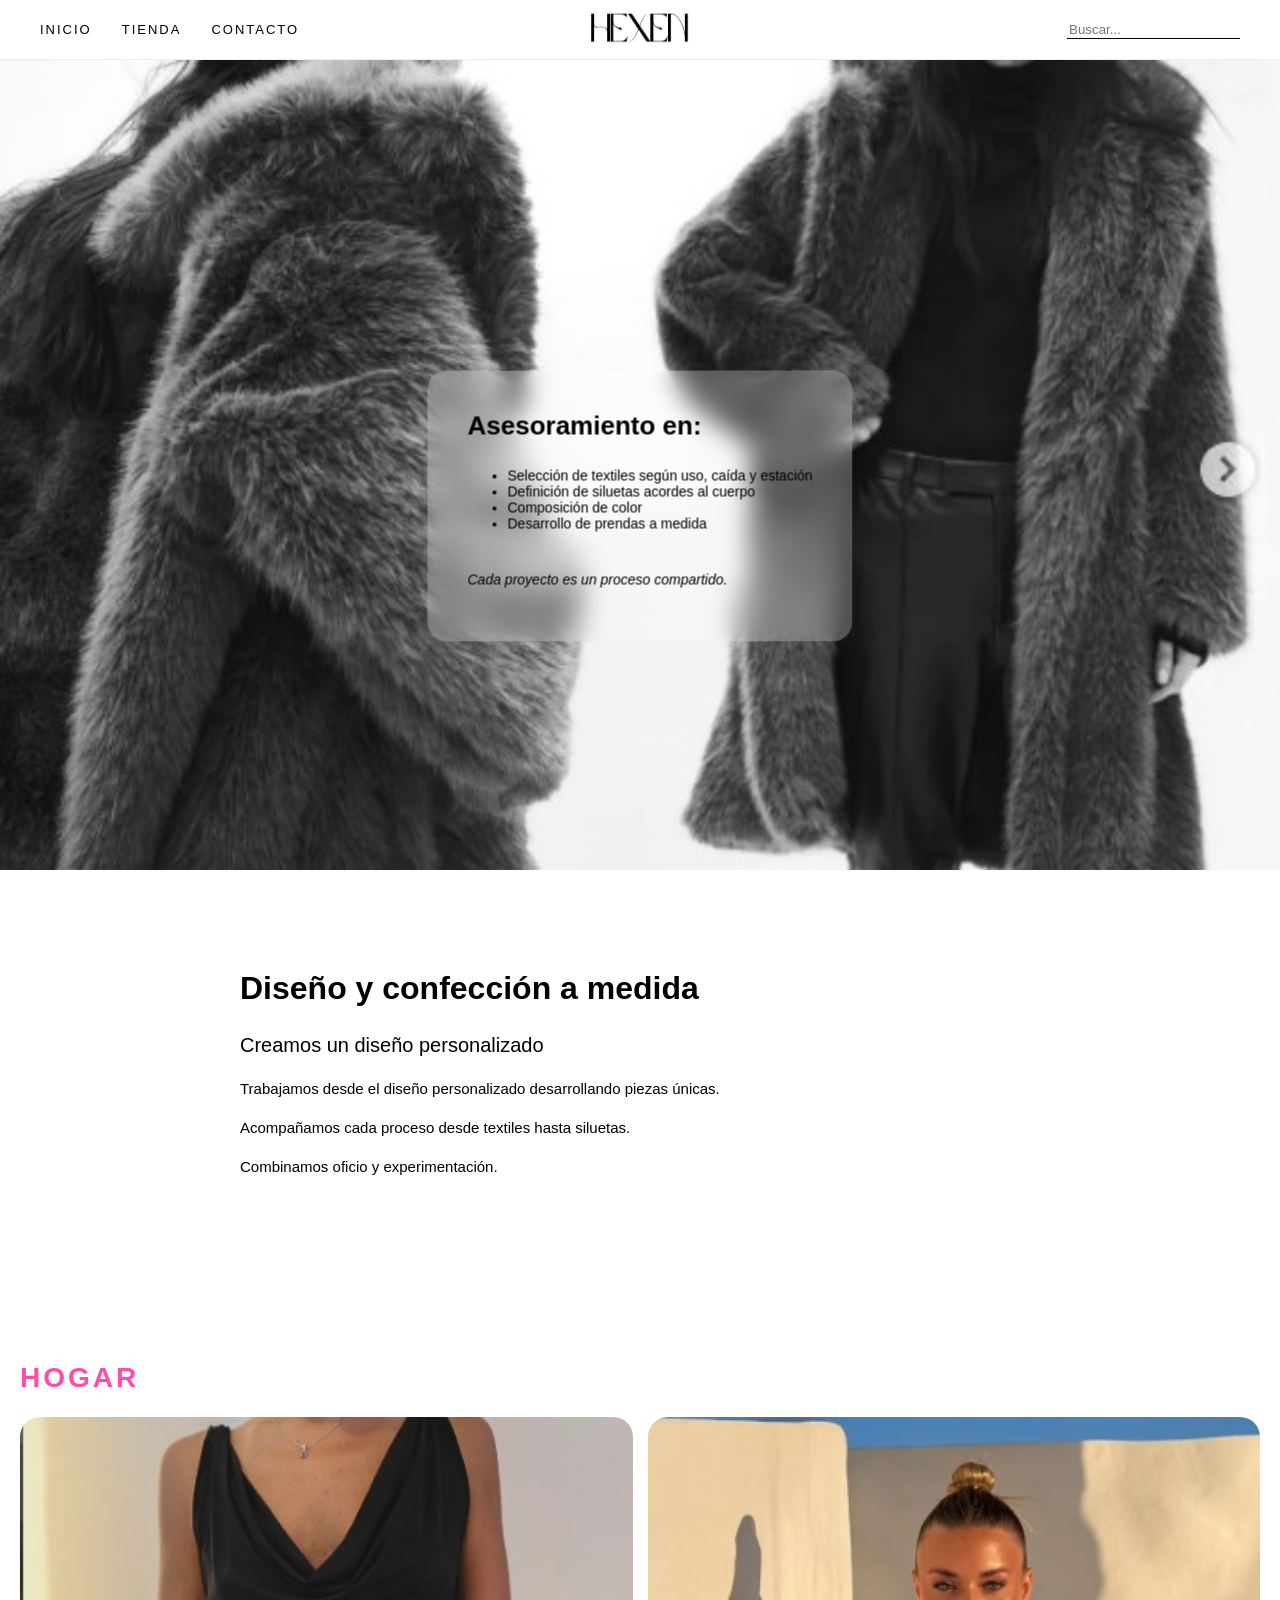
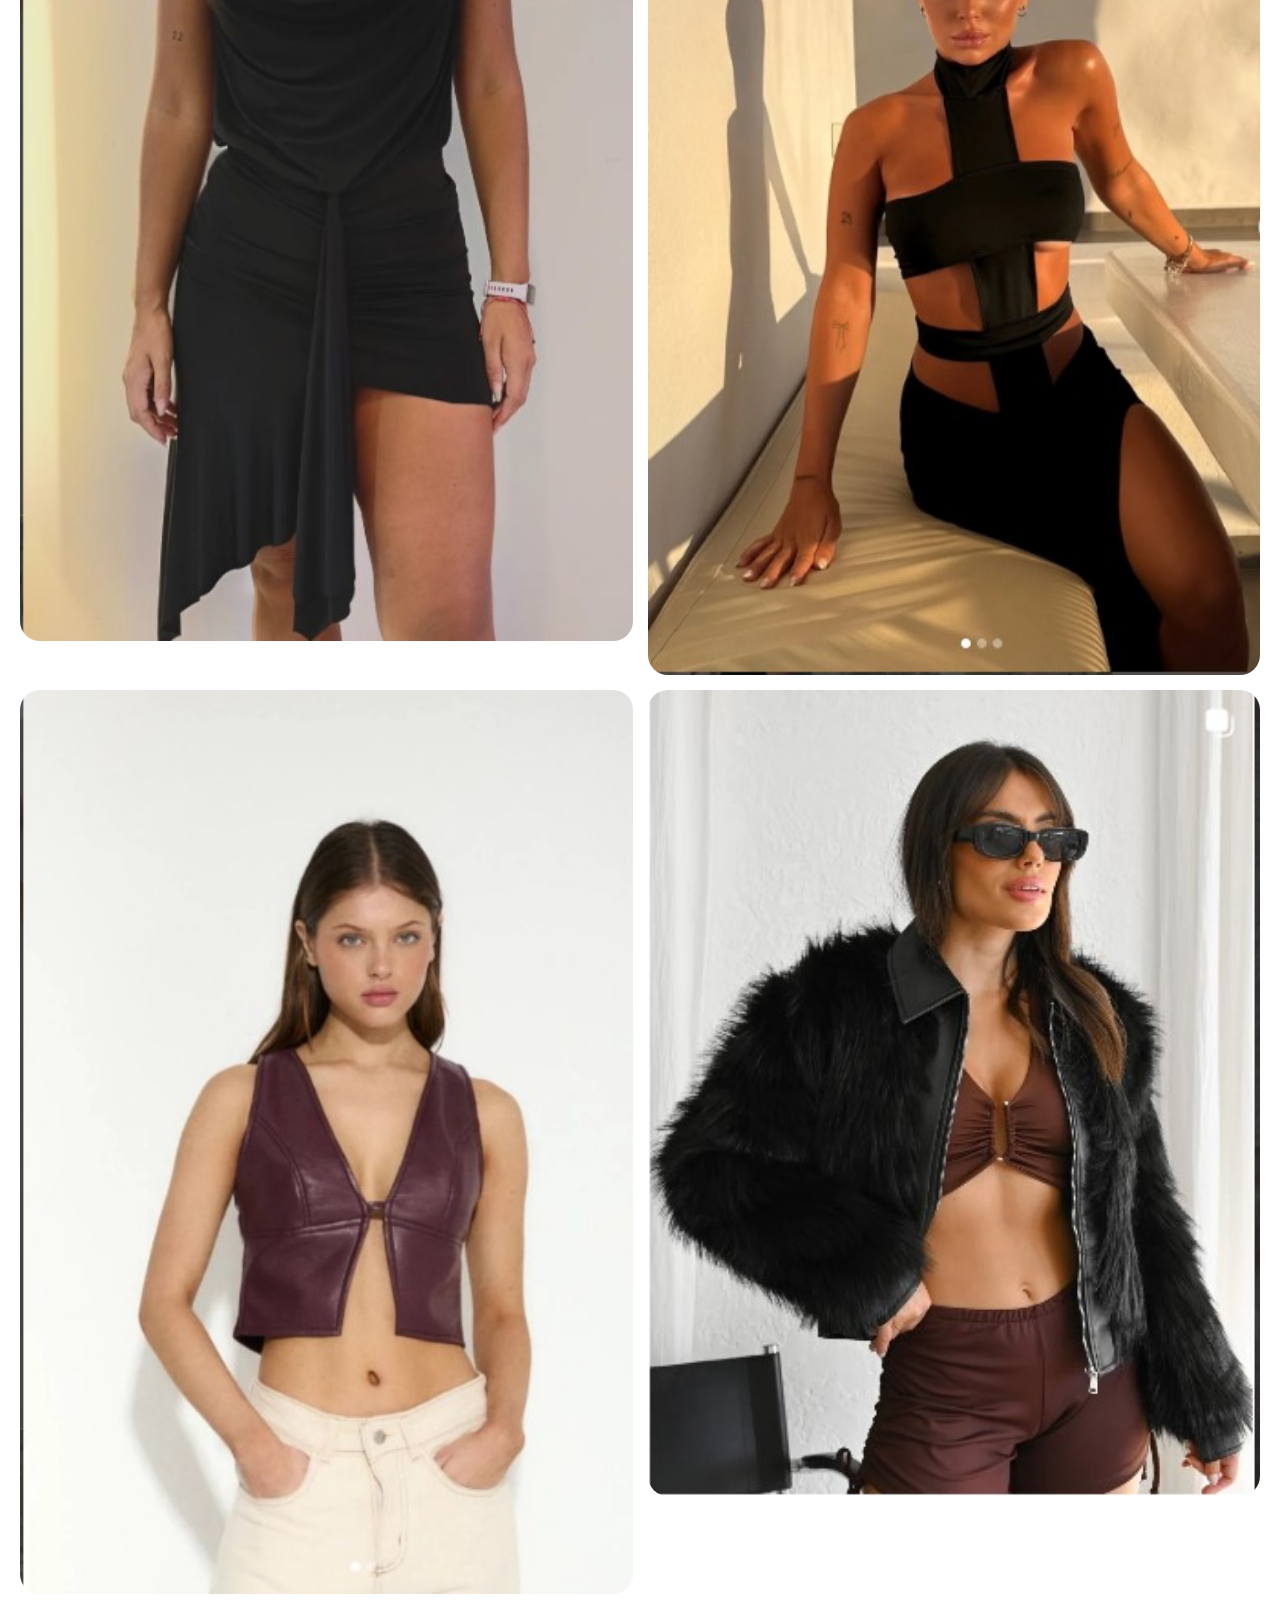
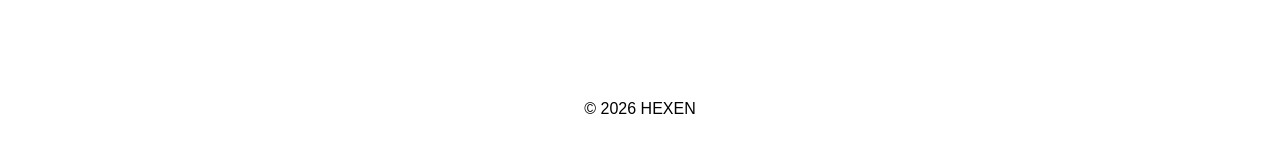
==== index.html @ 745182ea "Add files via upload" ====
<!DOCTYPE html>
<html lang="es">
<head>
  <meta charset="UTF-8">
  <meta name="viewport" content="width=device-width, initial-scale=1.0">
  <title>HEXEN</title>
  <link rel="stylesheet" href="styles.css">
</head>

<body>

<!-- NAVBAR -->
<nav class="navbar">
  <div class="menu-toggle" id="menu-toggle">☰</div>

  <div class="nav-left" id="menu">
    <a href="index.html">Inicio</a>
    <a href="tienda.html">Tienda</a>
    <a href="contacto.html">Contacto</a>
  </div>

  <div class="nav-center">
    <img src="logo.png" class="logo">
  </div>

  <div class="nav-right">
    <input type="text" placeholder="Buscar..." class="buscador">
  </div>
</nav>

<!-- HERO -->
<section class="hero">
  <img src="portada.jpg" class="hero-img">

  <div class="hero-texto">
    <h1>Asesoramiento en:</h1>
    <ul>
      <li>Selección de textiles según uso, caída y estación</li>
      <li>Definición de siluetas acordes al cuerpo</li>
      <li>Composición de color</li>
      <li>Desarrollo de prendas a medida</li>
    </ul>
    <p class="descripcion">
      Cada proyecto es un proceso compartido.
    </p>
  </div>
</section>

<!-- INTRO -->
<section class="intro">
  <h2>Diseño y confección a medida</h2>
  <h3>Creamos un diseño personalizado</h3>

  <p>Trabajamos desde el diseño personalizado desarrollando piezas únicas.</p>
  <p>Acompañamos cada proceso desde textiles hasta siluetas.</p>
  <p>Combinamos oficio y experimentación.</p>
</section>

<!-- COMERCIO -->
<section id="comercio" class="categoria">
  <h2 class="titulo-hogar">Hogar</h2>

  <div class="grid-hogar">
    <img src="hogar/hogar1.jpg">
    <img src="hogar/hogar3.jpg">
    <img src="hogar/hogar4.jpg">
    <img src="hogar/hogar5.jpg">
  </div>
</section>

<footer>
  <p>© 2026 HEXEN</p>
</footer>

<script>
document.addEventListener("DOMContentLoaded", function () {
  const toggle = document.getElementById("menu-toggle");
  const menu = document.getElementById("menu");

  if (toggle && menu) {
    toggle.addEventListener("click", function () {
      menu.classList.toggle("active");
    });
  }
});
</script>

</body>
</html>
---- styles.css ----
/* RESET */
body {
  margin: 0;
  font-family: Arial, Helvetica, sans-serif;
  background: white;
  color: black;
}

/* ================= NAVBAR ================= */

.navbar {
  display: flex;
  align-items: center;
  justify-content: space-between;
  padding: 20px 40px;
  position: relative;
  border-bottom: 1px solid #eee;
}

/* LOGO CENTRADO */
.nav-center {
  position: absolute;
  left: 50%;
  transform: translateX(-50%);
}

.logo {
  height: 40px;
}

/* MENÚ */
.nav-left {
  display: flex;
  gap: 30px;
}

.nav-left a {
  text-decoration: none;
  color: black;
  font-size: 13px;
  letter-spacing: 2px;
  text-transform: uppercase;
  transition: 0.3s;
}

.nav-left a:hover {
  opacity: 0.5;
}

/* BUSCADOR */
.buscador {
  border: none;
  border-bottom: 1px solid black;
  outline: none;
}

/* HAMBURGUESA */
.menu-toggle {
  display: none;
  font-size: 28px;
  cursor: pointer;
  z-index: 1001;
}

/* ================= HERO ================= */

.hero {
  position: relative;
  height: 90vh;
}

.hero-img {
  width: 100%;
  height: 100%;
  object-fit: cover;
}

.hero-texto {
  position: absolute;
  top: 55%;
  left: 50%;
  transform: translate(-50%, -50%);
  
  padding: 40px;
  max-width: 600px;

  background: rgba(255, 255, 255, 0.25);
  backdrop-filter: blur(12px);

  border-radius: 20px;
  display: flex;
  flex-direction: column;
  gap: 10px;
}

.hero-texto h1 {
  margin: 0;
  font-size: 26px;
}

.hero-texto li {
  font-size: 14px;
}

.descripcion {
  font-size: 14px;
  font-style: italic;
}

/* ================= INTRO ================= */

.intro {
  max-width: 800px;
  margin: 100px auto;
  padding: 0 20px;
}

.intro h2 {
  font-size: 32px;
}

.intro h3 {
  font-size: 20px;
  font-weight: normal;
}

.intro p {
  font-size: 15px;
  line-height: 1.6;
}

/* ================= GRID ================= */

.categoria {
  padding: 60px 20px;
}

.grid-hogar,
.grid-tienda {
  display: grid;
  grid-template-columns: repeat(2, 1fr);
  gap: 15px;
}

.grid-hogar img,
.grid-tienda img {
  width: 100%;
  border-radius: 20px;
}

.grid-tienda img {
  transition: 0.3s;
}

.grid-tienda img:hover {
  transform: scale(1.03);
}

/* ================= TITULOS ================= */

.titulo-tienda {
  font-size: 48px;
  letter-spacing: 6px;
  text-transform: uppercase;
  text-align: center;
}

.subtitulo-tienda,
.titulo-hogar {
  font-size: 28px;
  letter-spacing: 3px;
  text-transform: uppercase;
}

/* ================= BOTONES ================= */

.btn {
  display: inline-block;
  padding: 12px 25px;
  border: 1px solid black;
  text-decoration: none;
  color: black;
  transition: 0.3s;
}

.btn:hover {
  background: black;
  color: white;
}

/* ================= CONTACTO ================= */

.contacto-box {
  display: grid;
  grid-template-columns: 1fr 1fr;
  gap: 40px;
  max-width: 900px;
  margin: 0 auto 80px;
  padding: 20px;
}

.formulario {
  display: flex;
  flex-direction: column;
  gap: 15px;
}

.formulario input,
.formulario textarea {
  padding: 10px;
  border: 1px solid #ccc;
}

.formulario button {
  padding: 12px;
  border: 1px solid black;
  background: white;
  cursor: pointer;
}

.formulario button:hover {
  background: black;
  color: white;
}

/* ================= FOOTER ================= */

footer {
  text-align: center;
  padding: 30px;
}

/* ================= 📱 MOBILE PRO ================= */

@media (max-width: 768px) {

  .menu-toggle {
    display: none;
  }

  .nav-right {
    display: none;
  }
  .nav-left a {
    font-size: 14px;
  }
  /* MENÚ FULLSCREEN */
  .nav-left {
  position: static;
  width: 100%;
  height: auto;
  flex-direction: row;
  justify-content: center;
  align-items: center;
  gap: 15px;
}

  .nav-left a {
    font-size: 22px;
    margin: 15px 0;
  }

 
  /* LOGO */
  .logo {
    height: 30px;
  }

  /* GRID */
  .grid-hogar,
  .grid-tienda {
    grid-template-columns: repeat(2, 1fr);
  }

  .contacto-box {
    grid-template-columns: 1fr;
  }
}
.titulo-hogar,
.titulo-tienda,
.subtitulo-tienda {
  color: #ff4da6; /* rosa chicle */
}
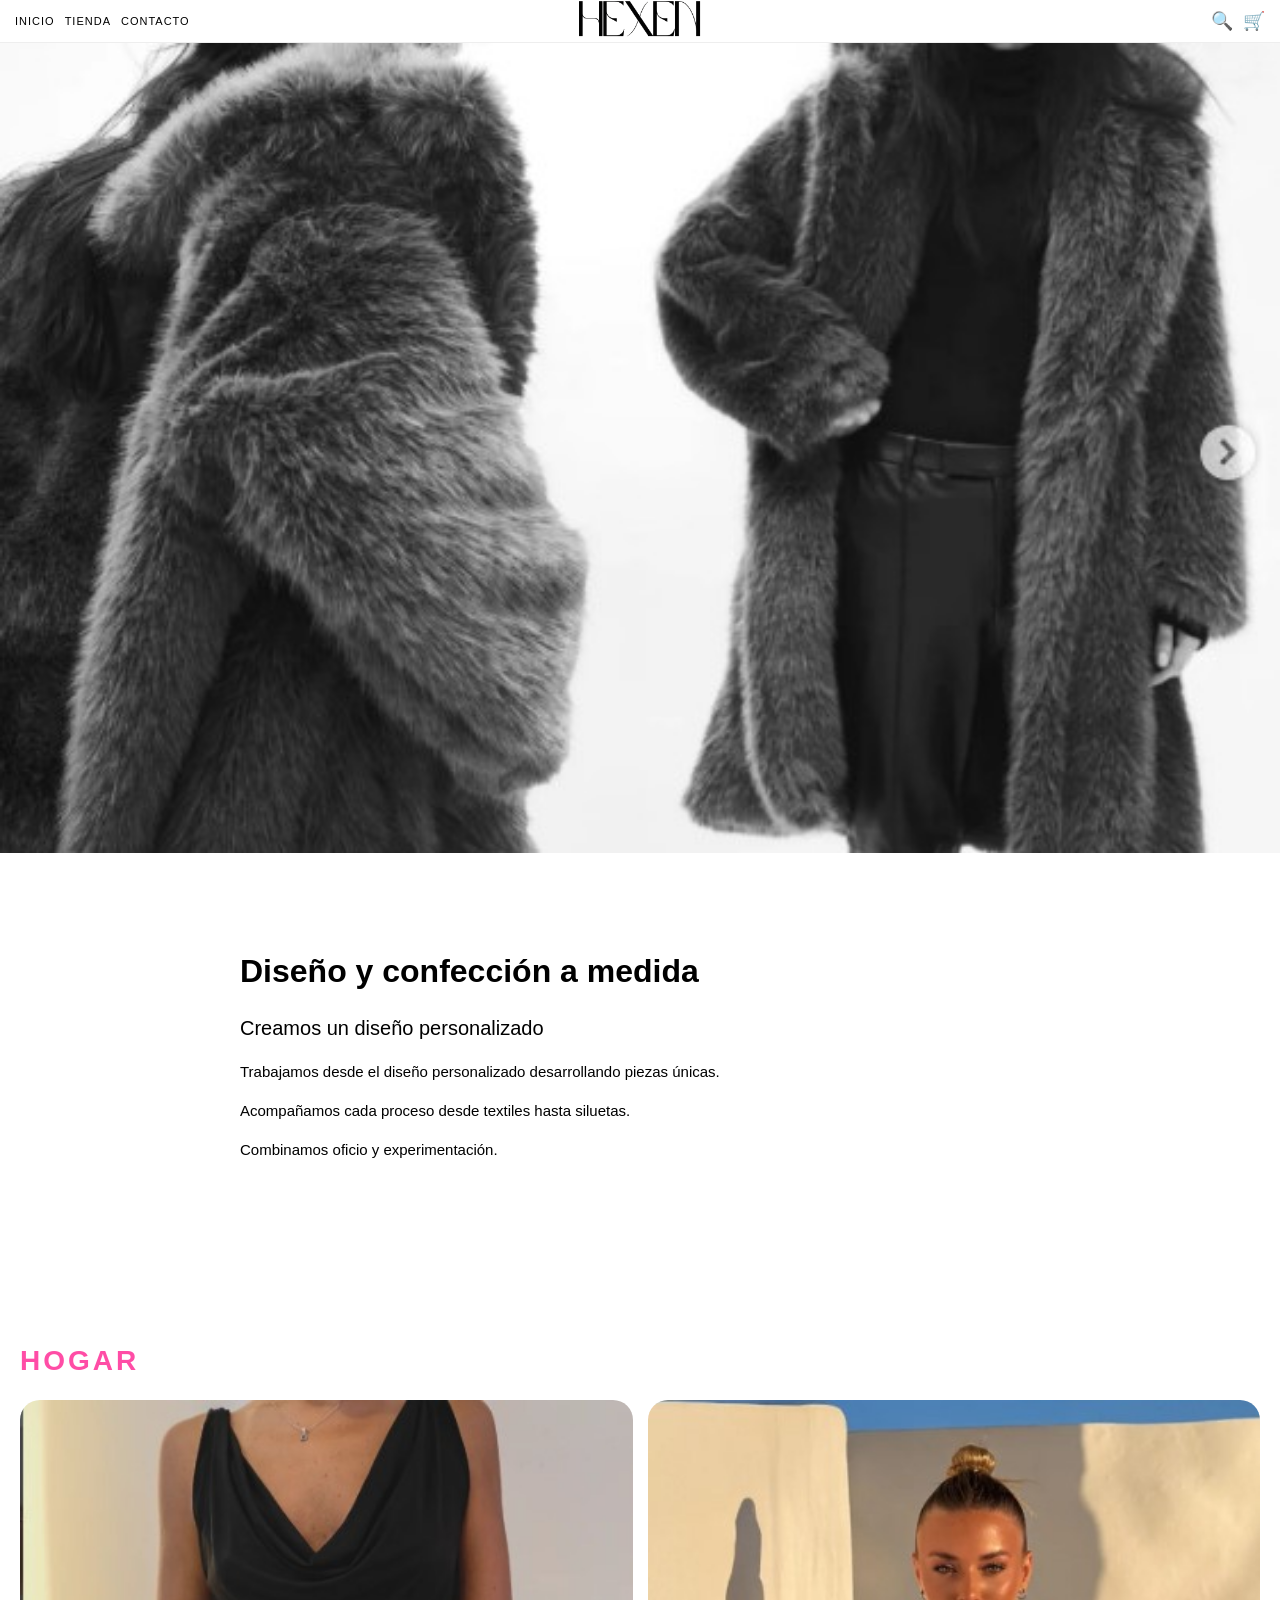
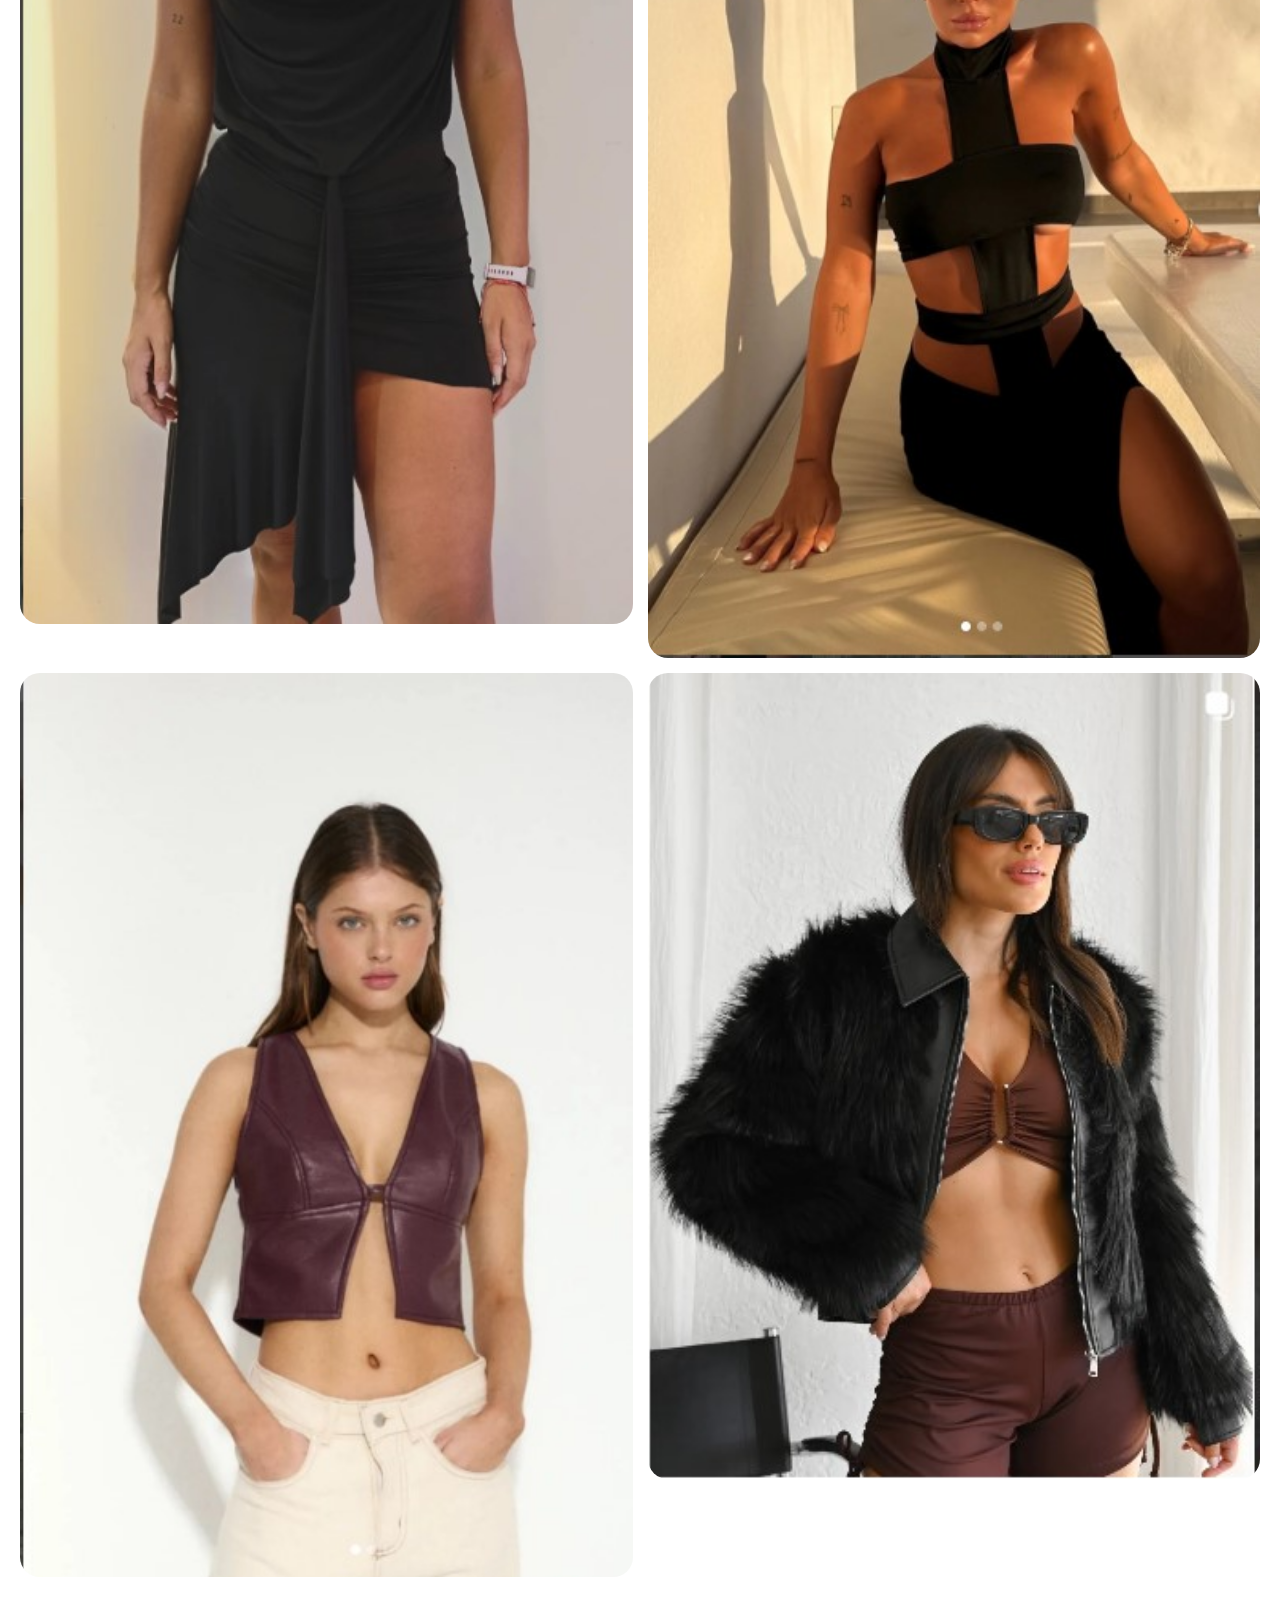
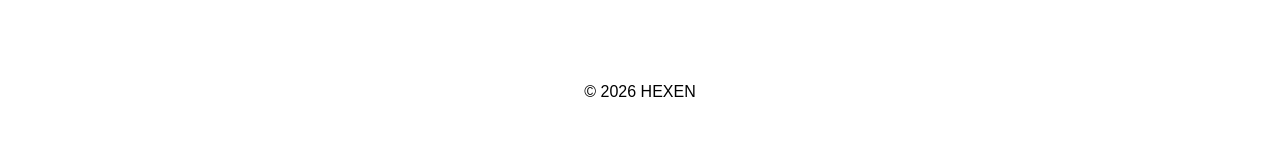
==== commit f3ce57da: "Update index.html" ====
--- a/index.html
+++ b/index.html
@@ -23,9 +23,10 @@
     <img src="logo.png" class="logo">
   </div>
 
-  <div class="nav-right">
-    <input type="text" placeholder="Buscar..." class="buscador">
-  </div>
+ <div class="nav-right">
+  <span>🔍</span>
+  <span>🛒</span>
+</div>
 </nav>
 
 <!-- HERO -->
@@ -86,4 +87,4 @@
 </script>
 
 </body>
-</html>+</html>
--- a/styles.css
+++ b/styles.css
@@ -73,6 +73,8 @@
   width: 100%;
   height: 100%;
   object-fit: cover;
+  position: relative;
+  z-index: 1;
 }
 
 .hero-texto {
@@ -245,13 +247,13 @@
     font-size: 14px;
   }
   /* MENÚ FULLSCREEN */
-  .nav-left {
-  position: static;
-  width: 100%;
-  height: auto;
+.nav-left {
+  position: absolute;
+  top: 20px;
+  left: 20px;
+  width: auto;
   flex-direction: row;
-  justify-content: center;
-  align-items: center;
+  justify-content: flex-start;
   gap: 15px;
 }
 
@@ -280,4 +282,51 @@
 .titulo-tienda,
 .subtitulo-tienda {
   color: #ff4da6; /* rosa chicle */
-}+}
+.nav-center {
+  z-index: 1;
+}
+
+.nav-left {
+  z-index: 2;
+}
+.navbar {
+  display: flex;
+  align-items: center;
+  justify-content: space-between;
+  padding: 10px 15px;
+}
+
+/* MENÚ IZQUIERDA */
+.nav-left {
+  position: static;
+  display: flex;
+  gap: 10px;
+}
+
+.nav-left a {
+  font-size: 11px;
+  letter-spacing: 1px;
+}
+
+/* LOGO CENTRO */
+.nav-center {
+  position: absolute;
+  left: 50%;
+  transform: translateX(-50%);
+}
+
+.logo {
+  height: 50px; /* más grande */
+}
+
+/* DERECHA (buscador / iconos) */
+.nav-right {
+  display: flex;
+  align-items: center;
+  gap: 10px;
+}
+.nav-right span {
+  font-size: 18px;
+  cursor: pointer;
+}
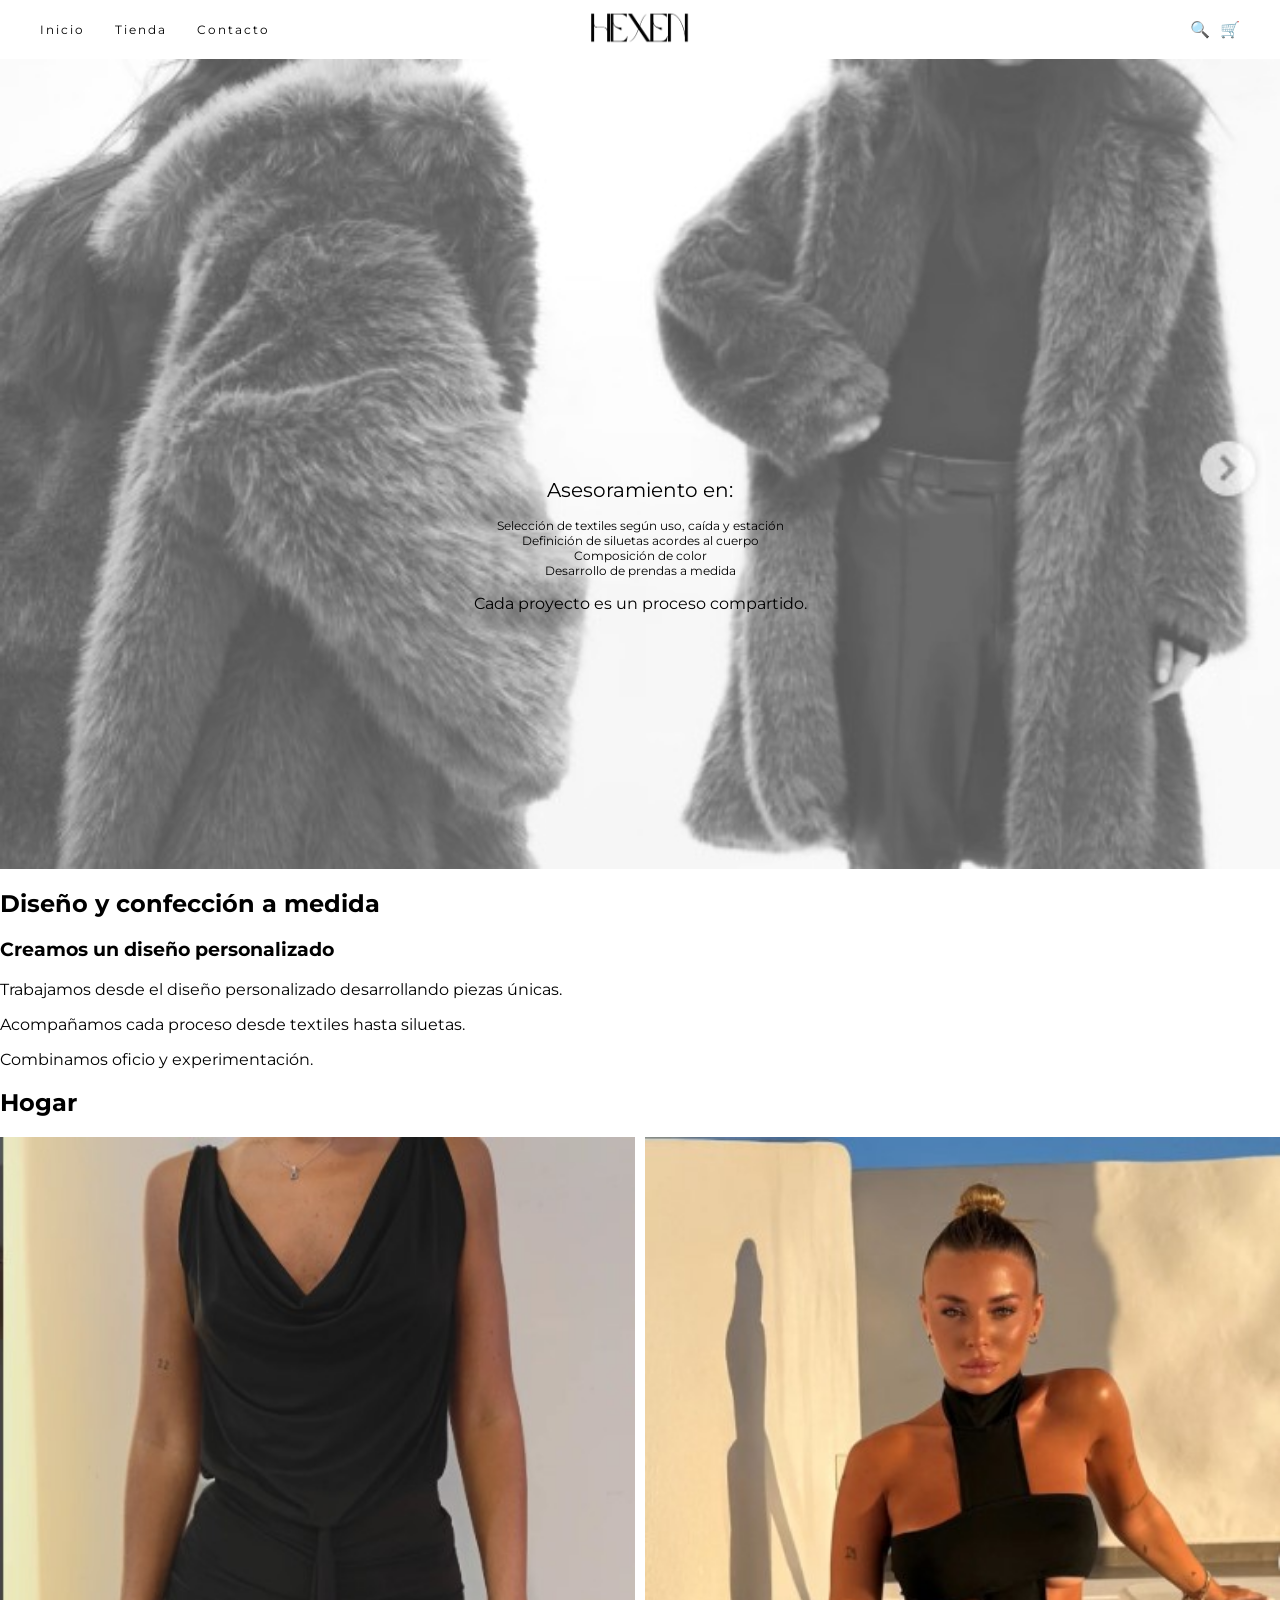
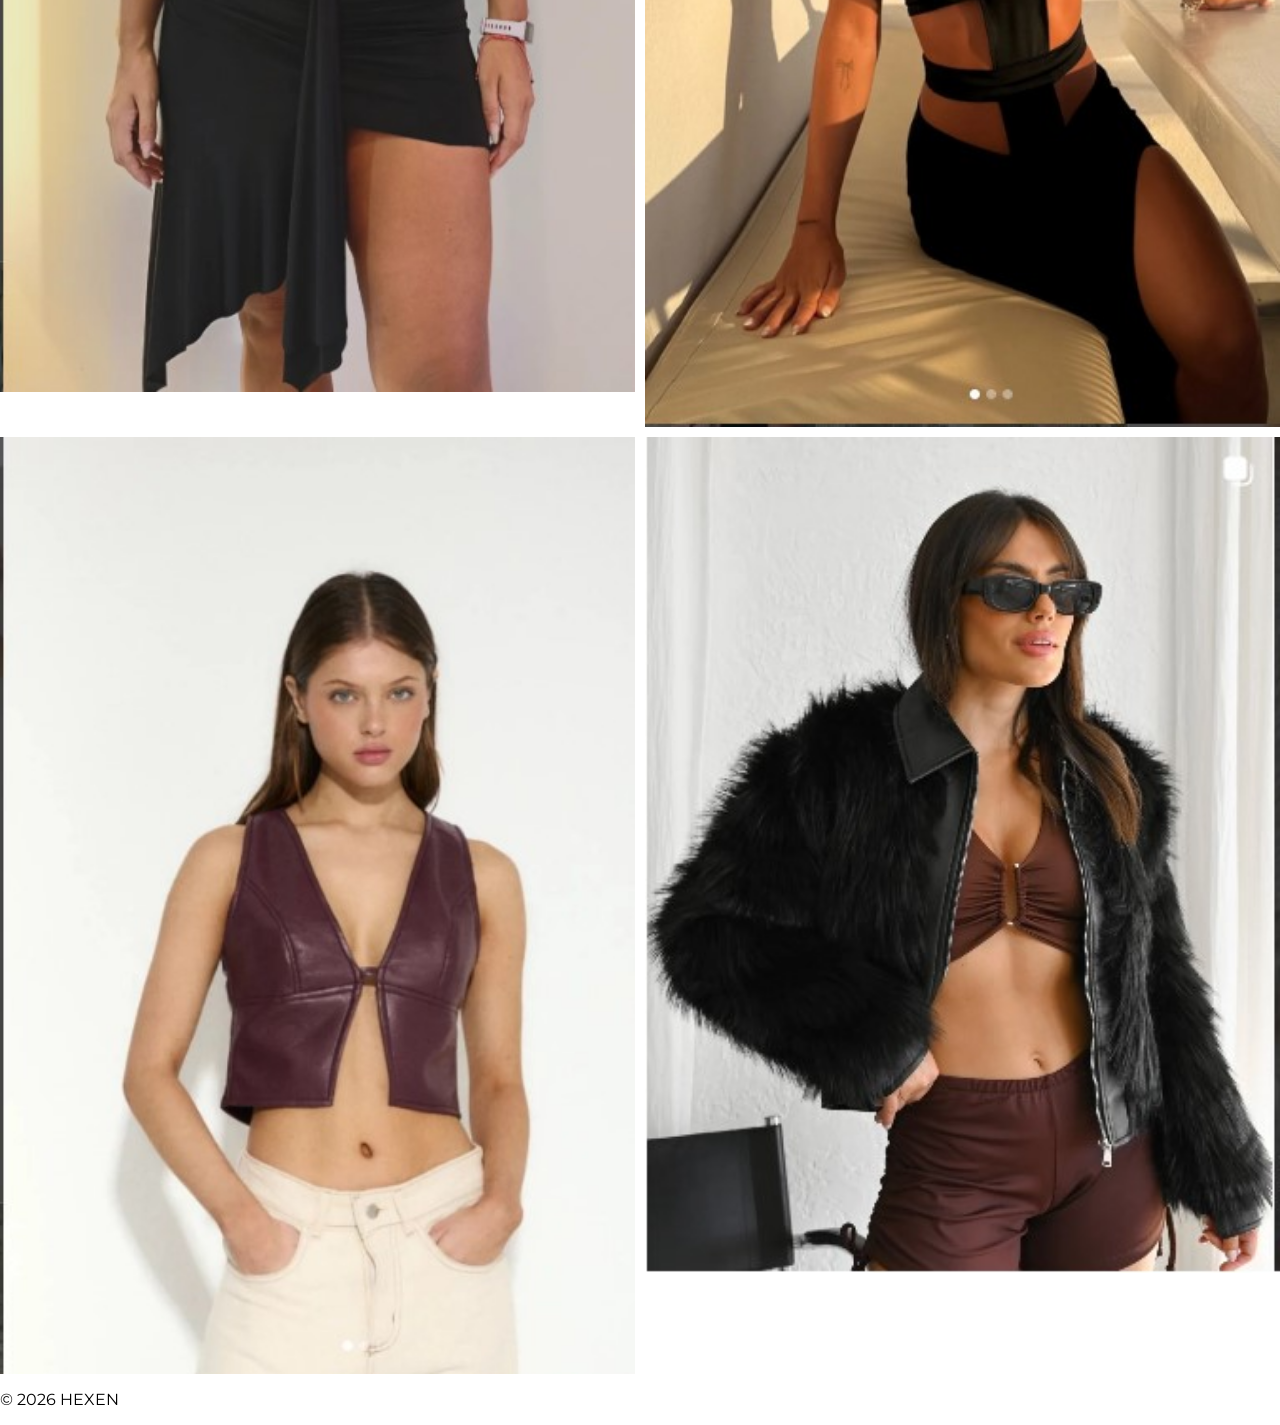
==== commit 3fbd61df: "Update index.html" ====
--- a/index.html
+++ b/index.html
@@ -4,7 +4,8 @@
   <meta charset="UTF-8">
   <meta name="viewport" content="width=device-width, initial-scale=1.0">
   <title>HEXEN</title>
-  <link rel="stylesheet" href="styles.css">
+<link href="https://fonts.googleapis.com/css2?family=Montserrat:wght@300;400;500&display=swap" rel="stylesheet">
+<link rel="stylesheet" href="styles.css">
 </head>
 
 <body>
--- a/styles.css
+++ b/styles.css
@@ -1,23 +1,20 @@
 /* RESET */
 body {
   margin: 0;
-  font-family: Arial, Helvetica, sans-serif;
+  font-family: 'Montserrat', Arial, sans-serif;
   background: white;
   color: black;
 }
 
-/* ================= NAVBAR ================= */
-
+/* NAVBAR */
 .navbar {
   display: flex;
+  justify-content: space-between;
   align-items: center;
-  justify-content: space-between;
   padding: 20px 40px;
   position: relative;
-  border-bottom: 1px solid #eee;
 }
 
-/* LOGO CENTRADO */
 .nav-center {
   position: absolute;
   left: 50%;
@@ -28,7 +25,6 @@
   height: 40px;
 }
 
-/* MENÚ */
 .nav-left {
   display: flex;
   gap: 30px;
@@ -37,33 +33,16 @@
 .nav-left a {
   text-decoration: none;
   color: black;
-  font-size: 13px;
+  font-size: 12px;
   letter-spacing: 2px;
-  text-transform: uppercase;
-  transition: 0.3s;
 }
 
-.nav-left a:hover {
-  opacity: 0.5;
+.nav-right {
+  display: flex;
+  gap: 10px;
 }
 
-/* BUSCADOR */
-.buscador {
-  border: none;
-  border-bottom: 1px solid black;
-  outline: none;
-}
-
-/* HAMBURGUESA */
-.menu-toggle {
-  display: none;
-  font-size: 28px;
-  cursor: pointer;
-  z-index: 1001;
-}
-
-/* ================= HERO ================= */
-
+/* HERO */
 .hero {
   position: relative;
   height: 90vh;
@@ -73,260 +52,73 @@
   width: 100%;
   height: 100%;
   object-fit: cover;
-  position: relative;
-  z-index: 1;
 }
 
+/* overlay */
+.hero::before {
+  content: "";
+  position: absolute;
+  inset: 0;
+  background: rgba(255,255,255,0.3);
+}
+
+/* texto */
 .hero-texto {
   position: absolute;
-  top: 55%;
+  top: 60%;
   left: 50%;
   transform: translate(-50%, -50%);
-  
-  padding: 40px;
-  max-width: 600px;
+  text-align: center;
+  z-index: 2;
+}
 
-  background: rgba(255, 255, 255, 0.25);
-  backdrop-filter: blur(12px);
+.hero-texto h1 {
+  font-size: 20px;
+  font-weight: 400;
+}
 
-  border-radius: 20px;
-  display: flex;
-  flex-direction: column;
+.hero-texto ul {
+  list-style: none;
+  padding: 0;
+}
+
+.hero-texto li {
+  font-size: 12px;
+}
+
+/* GRID */
+.grid-hogar {
+  display: grid;
+  grid-template-columns: repeat(2, 1fr);
   gap: 10px;
 }
 
-.hero-texto h1 {
-  margin: 0;
-  font-size: 26px;
+.grid-hogar img {
+  width: 100%;
 }
 
-.hero-texto li {
-  font-size: 14px;
-}
-
-.descripcion {
-  font-size: 14px;
-  font-style: italic;
-}
-
-/* ================= INTRO ================= */
-
-.intro {
-  max-width: 800px;
-  margin: 100px auto;
-  padding: 0 20px;
-}
-
-.intro h2 {
-  font-size: 32px;
-}
-
-.intro h3 {
-  font-size: 20px;
-  font-weight: normal;
-}
-
-.intro p {
-  font-size: 15px;
-  line-height: 1.6;
-}
-
-/* ================= GRID ================= */
-
-.categoria {
-  padding: 60px 20px;
-}
-
-.grid-hogar,
-.grid-tienda {
-  display: grid;
-  grid-template-columns: repeat(2, 1fr);
-  gap: 15px;
-}
-
-.grid-hogar img,
-.grid-tienda img {
-  width: 100%;
-  border-radius: 20px;
-}
-
-.grid-tienda img {
-  transition: 0.3s;
-}
-
-.grid-tienda img:hover {
-  transform: scale(1.03);
-}
-
-/* ================= TITULOS ================= */
-
-.titulo-tienda {
-  font-size: 48px;
-  letter-spacing: 6px;
-  text-transform: uppercase;
-  text-align: center;
-}
-
-.subtitulo-tienda,
-.titulo-hogar {
-  font-size: 28px;
-  letter-spacing: 3px;
-  text-transform: uppercase;
-}
-
-/* ================= BOTONES ================= */
-
-.btn {
-  display: inline-block;
-  padding: 12px 25px;
-  border: 1px solid black;
-  text-decoration: none;
-  color: black;
-  transition: 0.3s;
-}
-
-.btn:hover {
-  background: black;
-  color: white;
-}
-
-/* ================= CONTACTO ================= */
-
-.contacto-box {
-  display: grid;
-  grid-template-columns: 1fr 1fr;
-  gap: 40px;
-  max-width: 900px;
-  margin: 0 auto 80px;
-  padding: 20px;
-}
-
-.formulario {
-  display: flex;
-  flex-direction: column;
-  gap: 15px;
-}
-
-.formulario input,
-.formulario textarea {
-  padding: 10px;
-  border: 1px solid #ccc;
-}
-
-.formulario button {
-  padding: 12px;
-  border: 1px solid black;
-  background: white;
-  cursor: pointer;
-}
-
-.formulario button:hover {
-  background: black;
-  color: white;
-}
-
-/* ================= FOOTER ================= */
-
-footer {
-  text-align: center;
-  padding: 30px;
-}
-
-/* ================= 📱 MOBILE PRO ================= */
-
+/* MOBILE */
 @media (max-width: 768px) {
 
-  .menu-toggle {
-    display: none;
+  .nav-left {
+    position: absolute;
+    top: 10px;
+    left: 10px;
   }
 
-  .nav-right {
-    display: none;
-  }
-  .nav-left a {
-    font-size: 14px;
-  }
-  /* MENÚ FULLSCREEN */
-.nav-left {
-  position: absolute;
-  top: 20px;
-  left: 20px;
-  width: auto;
-  flex-direction: row;
-  justify-content: flex-start;
-  gap: 15px;
-}
-
-  .nav-left a {
-    font-size: 22px;
-    margin: 15px 0;
+  .nav-center {
+    top: 30px;
   }
 
- 
-  /* LOGO */
-  .logo {
-    height: 30px;
+  .hero {
+    height: 60vh;
   }
 
-  /* GRID */
-  .grid-hogar,
-  .grid-tienda {
-    grid-template-columns: repeat(2, 1fr);
+  .hero-texto {
+    top: 65%;
   }
 
-  .contacto-box {
-    grid-template-columns: 1fr;
-  }
 }
-.titulo-hogar,
-.titulo-tienda,
-.subtitulo-tienda {
-  color: #ff4da6; /* rosa chicle */
+.menu-toggle {
+  display: none;
 }
-.nav-center {
-  z-index: 1;
-}
-
-.nav-left {
-  z-index: 2;
-}
-.navbar {
-  display: flex;
-  align-items: center;
-  justify-content: space-between;
-  padding: 10px 15px;
-}
-
-/* MENÚ IZQUIERDA */
-.nav-left {
-  position: static;
-  display: flex;
-  gap: 10px;
-}
-
-.nav-left a {
-  font-size: 11px;
-  letter-spacing: 1px;
-}
-
-/* LOGO CENTRO */
-.nav-center {
-  position: absolute;
-  left: 50%;
-  transform: translateX(-50%);
-}
-
-.logo {
-  height: 50px; /* más grande */
-}
-
-/* DERECHA (buscador / iconos) */
-.nav-right {
-  display: flex;
-  align-items: center;
-  gap: 10px;
-}
-.nav-right span {
-  font-size: 18px;
-  cursor: pointer;
-}
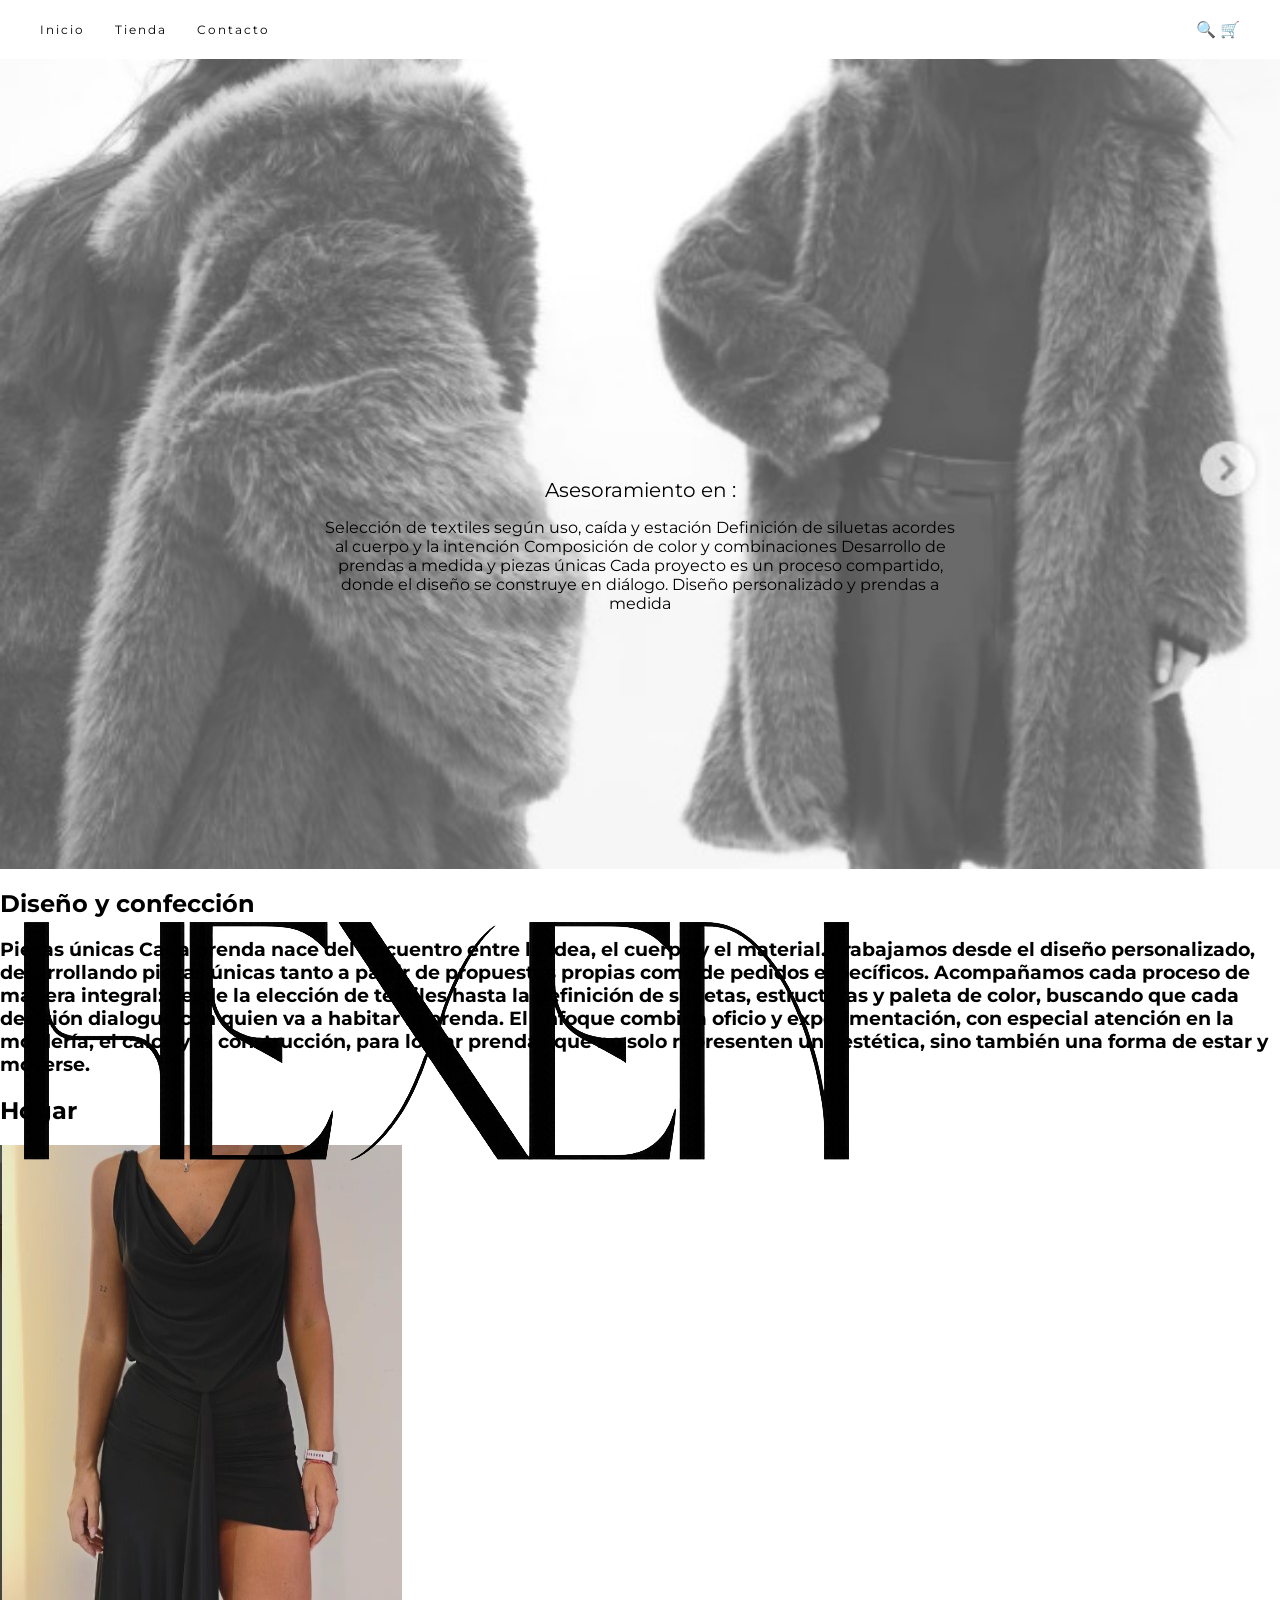
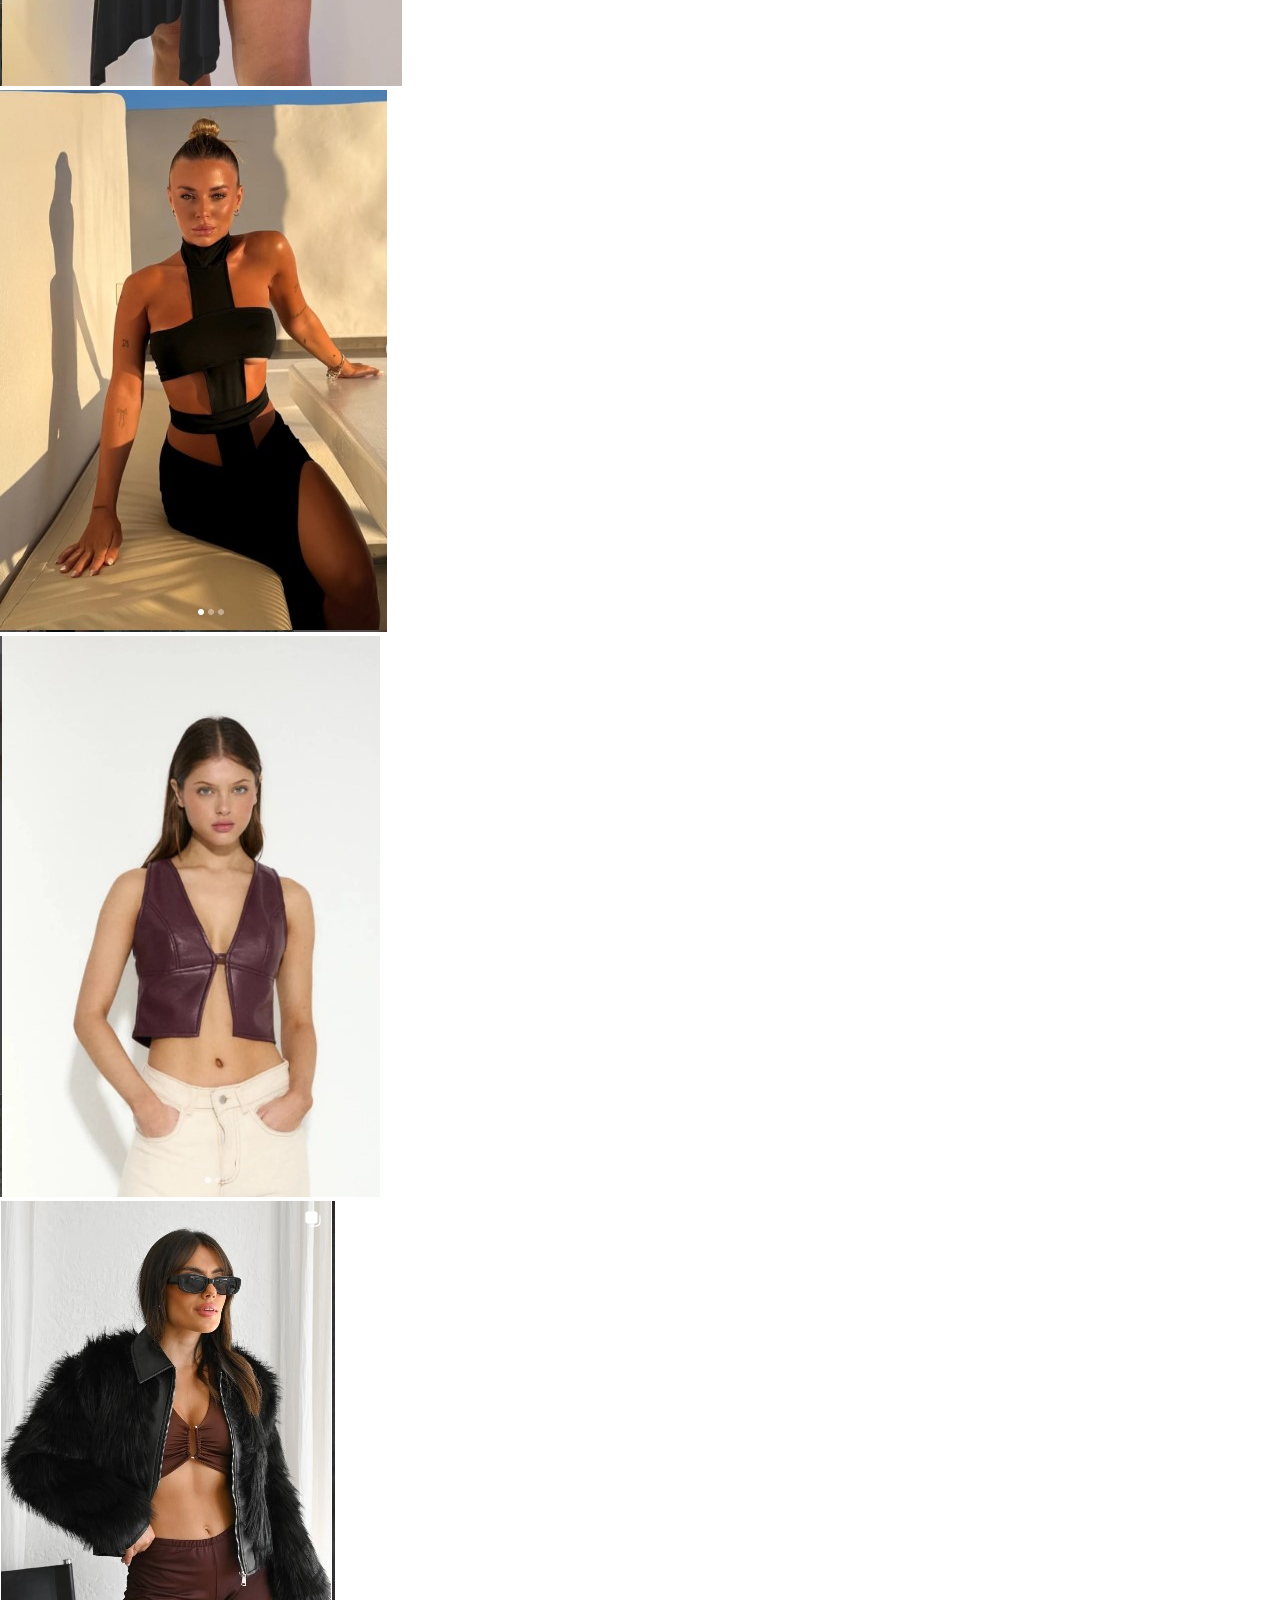
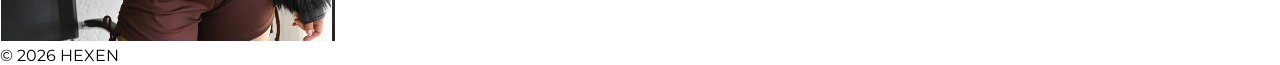
==== commit 5e690bc5: "Update index.html" ====
--- a/index.html
+++ b/index.html
@@ -1,91 +1,67 @@
 <!DOCTYPE html>
 <html lang="es">
 <head>
-  <meta charset="UTF-8">
-  <meta name="viewport" content="width=device-width, initial-scale=1.0">
-  <title>HEXEN</title>
+<meta charset="UTF-8">
+<meta name="viewport" content="width=device-width, initial-scale=1.0">
+<title>HEXEN</title>
+
 <link href="https://fonts.googleapis.com/css2?family=Montserrat:wght@300;400;500&display=swap" rel="stylesheet">
 <link rel="stylesheet" href="styles.css">
 </head>
 
 <body>
 
-<!-- NAVBAR -->
 <nav class="navbar">
-  <div class="menu-toggle" id="menu-toggle">☰</div>
-
-  <div class="nav-left" id="menu">
+  <div class="nav-left">
     <a href="index.html">Inicio</a>
     <a href="tienda.html">Tienda</a>
     <a href="contacto.html">Contacto</a>
   </div>
-
-  <div class="nav-center">
-    <img src="logo.png" class="logo">
+  <div class="nav-right">
+    🔍 🛒
   </div>
-
- <div class="nav-right">
-  <span>🔍</span>
-  <span>🛒</span>
-</div>
 </nav>
 
-<!-- HERO -->
 <section class="hero">
   <img src="portada.jpg" class="hero-img">
+  <img src="logo.png" class="logo-home">
 
   <div class="hero-texto">
-    <h1>Asesoramiento en:</h1>
-    <ul>
-      <li>Selección de textiles según uso, caída y estación</li>
-      <li>Definición de siluetas acordes al cuerpo</li>
-      <li>Composición de color</li>
-      <li>Desarrollo de prendas a medida</li>
-    </ul>
-    <p class="descripcion">
-      Cada proyecto es un proceso compartido.
-    </p>
+    <h1>Asesoramiento en : </h1>
+    <p class="descripcion"></p> Selección de textiles según uso, caída y estación
+
+Definición de siluetas acordes al cuerpo y la intención
+
+Composición de color y combinaciones
+
+Desarrollo de prendas a medida y piezas únicas
+
+Cada proyecto es un proceso compartido, donde el diseño se construye en diálogo.
+Diseño personalizado y prendas a medida</p>
   </div>
 </section>
 
-<!-- INTRO -->
 <section class="intro">
-  <h2>Diseño y confección a medida</h2>
-  <h3>Creamos un diseño personalizado</h3>
+  <h2>Diseño y confección</h2>
+  <h3>Piezas únicas Cada prenda nace del encuentro entre la idea, el cuerpo y el material. Trabajamos desde el diseño personalizado, desarrollando piezas únicas tanto a partir de propuestas propias como de pedidos específicos.
 
-  <p>Trabajamos desde el diseño personalizado desarrollando piezas únicas.</p>
-  <p>Acompañamos cada proceso desde textiles hasta siluetas.</p>
-  <p>Combinamos oficio y experimentación.</p>
+Acompañamos cada proceso de manera integral: desde la elección de textiles hasta la definición de siluetas, estructuras y paleta de color, buscando que cada decisión dialogue con quien va a habitar la prenda.
+
+El enfoque combina oficio y experimentación, con especial atención en la moldería, el calce y la construcción, para lograr prendas que no solo representen una estética, sino también una forma de estar y moverse.</h3>
 </section>
 
-<!-- COMERCIO -->
-<section id="comercio" class="categoria">
-  <h2 class="titulo-hogar">Hogar</h2>
+<section>
+  <h2 class="titulo">Hogar</h2>
 
-  <div class="grid-hogar">
-    <img src="hogar/hogar1.jpg">
-    <img src="hogar/hogar3.jpg">
-    <img src="hogar/hogar4.jpg">
-    <img src="hogar/hogar5.jpg">
+  <div class="grid">
+    <div class="card"><img src="hogar/hogar1.jpg"></div>
+    <div class="card"><img src="hogar/hogar3.jpg"></div>
+    <div class="card"><img src="hogar/hogar4.jpg"></div>
+    <div class="card"><img src="hogar/hogar5.jpg"></div>
   </div>
 </section>
 
-<footer>
-  <p>© 2026 HEXEN</p>
-</footer>
-
-<script>
-document.addEventListener("DOMContentLoaded", function () {
-  const toggle = document.getElementById("menu-toggle");
-  const menu = document.getElementById("menu");
-
-  if (toggle && menu) {
-    toggle.addEventListener("click", function () {
-      menu.classList.toggle("active");
-    });
-  }
-});
-</script>
+<footer>© 2026 HEXEN</footer>
 
 </body>
 </html>
--- a/styles.css
+++ b/styles.css
@@ -100,6 +100,14 @@
 /* MOBILE */
 @media (max-width: 768px) {
 
+  .navbar {
+    position: absolute;
+    top: 0;
+    left: 0;
+    width: 100%;
+    z-index: 1000;
+  }
+
   .nav-left {
     position: absolute;
     top: 10px;
@@ -107,7 +115,19 @@
   }
 
   .nav-center {
-    top: 30px;
+  position: absolute;
+  top: 15px;
+  left: 50%;
+  transform: translateX(-50%);
+  z-index: 1001;
+}
+
+  .nav-right {
+    position: absolute;
+    top: 10px;
+    right: 10px;
+    display: flex;
+    align-items: center;
   }
 
   .hero {
@@ -119,6 +139,7 @@
   }
 
 }
+
 .menu-toggle {
   display: none;
 }
